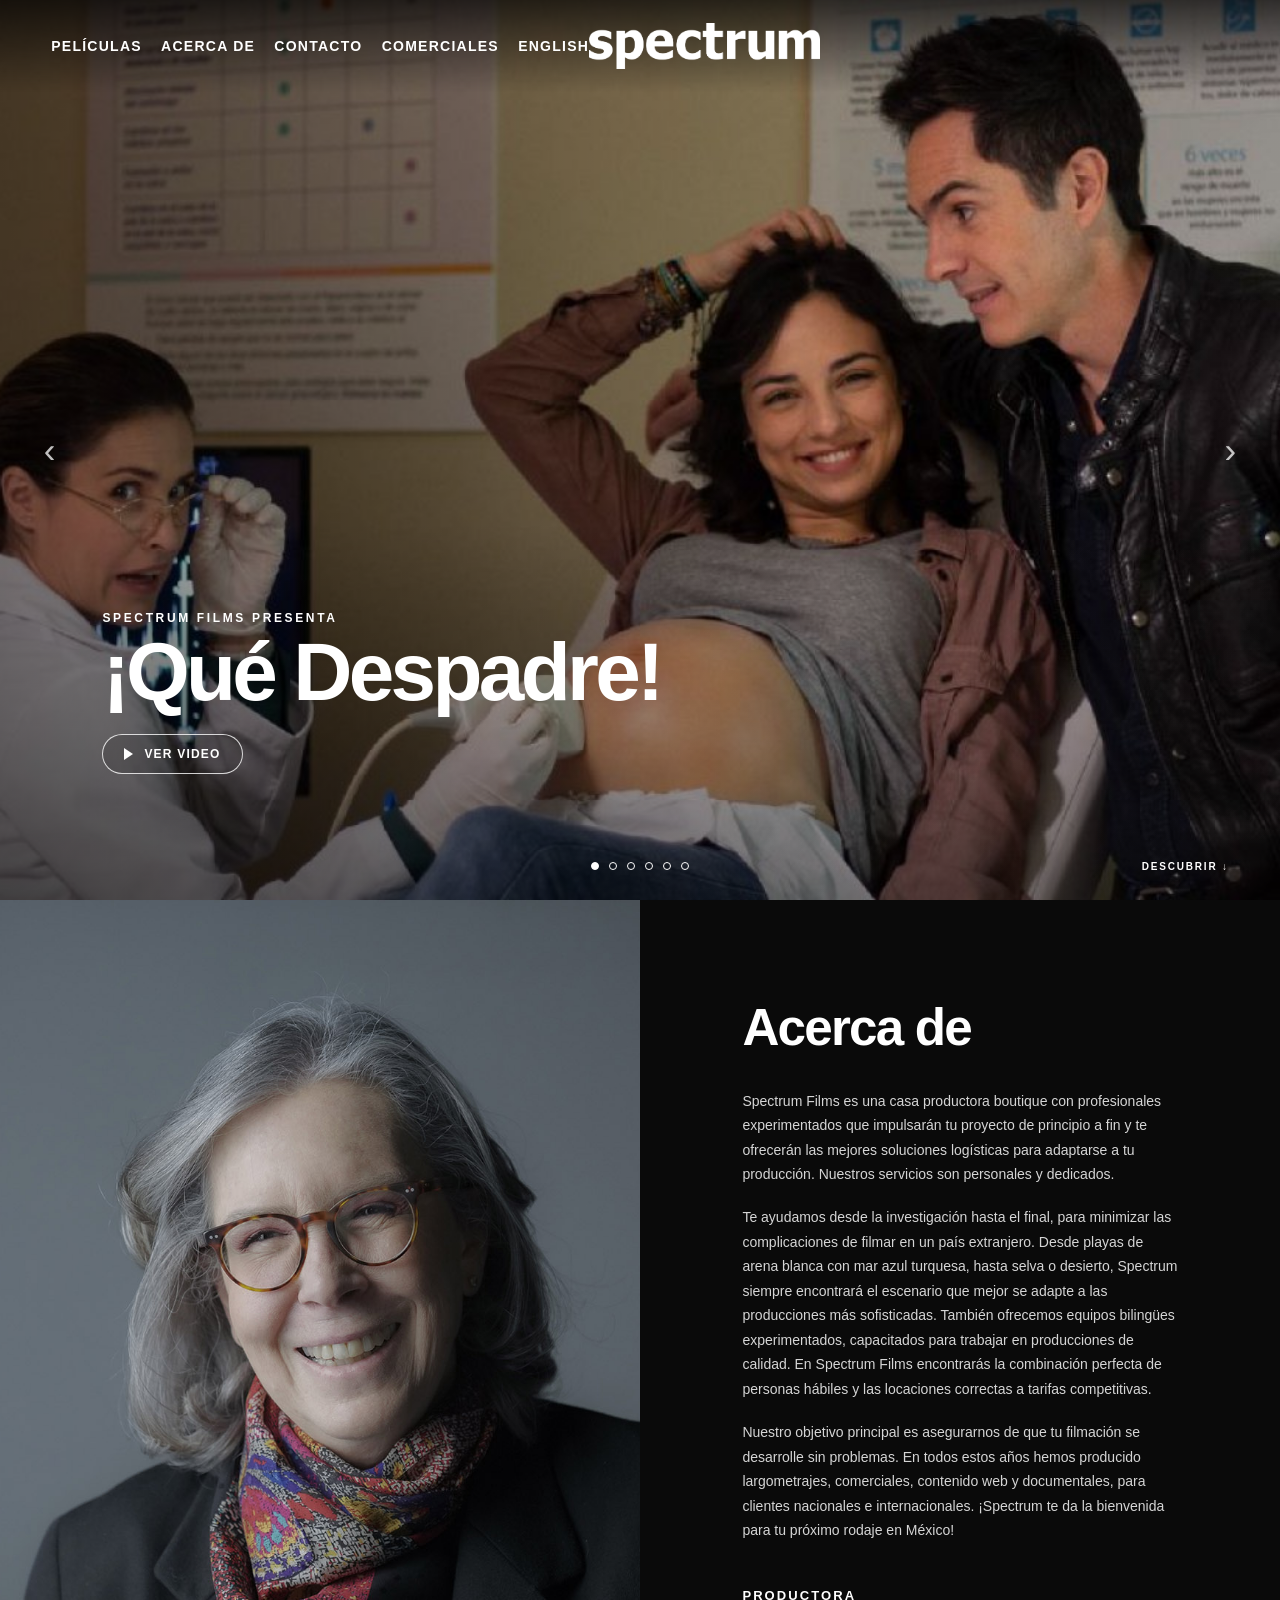
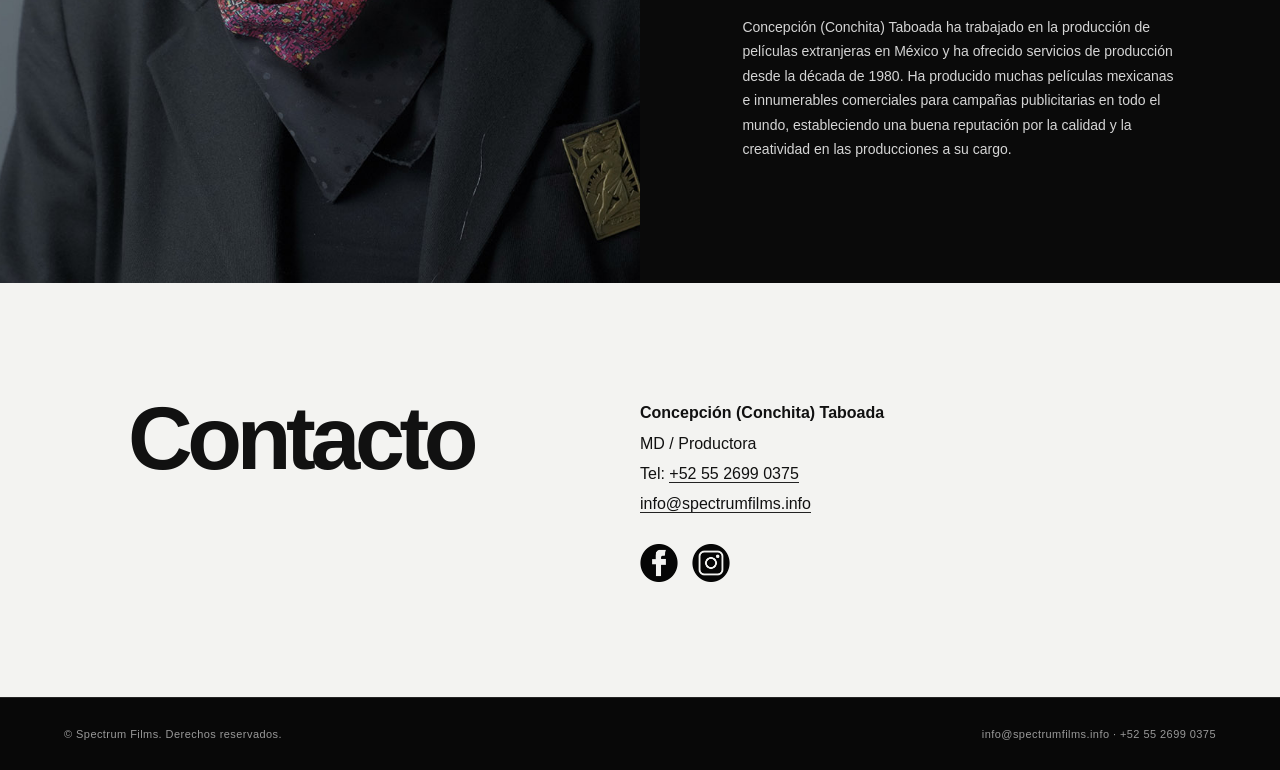
==== index.html @ 1158b76a "Add new site structure and functionality for Spectrum Films - Implement JavaScript functionality for" ====
<!doctype html>
<html lang="es-MX">
<head>
  <meta charset="utf-8">
  <meta name="viewport" content="width=device-width, initial-scale=1">
  <meta name="description" content="Spectrum Films, casa productora boutique y servicios de producción en México.">
  <title>Spectrum Films | Producción cinematográfica en México</title>
  <link rel="icon" href="assets/images/favicon.png" sizes="32x32">
  <link rel="stylesheet" href="assets/css/site.css">
</head>
<body class="page-home">
  <a class="skip-link" href="#contenido">Ir al contenido</a>
  <header class="site-header">
    <button class="menu-toggle" type="button" aria-label="Abrir menú" aria-expanded="false"><span></span></button>
    <a class="brand" href="./" aria-label="Spectrum Films, inicio"><img src="assets/images/logo.png" alt="Spectrum Films"></a>
    <nav aria-label="Navegación principal">
      <ul class="nav-list">
        <li><a href="peliculas/">Películas</a></li>
        <li><a href="#acerca">Acerca de</a></li>
        <li><a href="#contacto">Contacto</a></li>
        <li><a href="https://spectrummexico.co/" target="_blank" rel="noopener">Comerciales</a></li>
        <li><a href="en/home/" lang="en">English</a></li>
      </ul>
    </nav>
  </header>

  <main id="contenido">
    <section class="hero" aria-label="Producciones destacadas">
      <article class="hero-slide is-active" aria-hidden="false">
        <img src="assets/images/slider/que-despadre.jpg" alt="Escena de Qué Despadre: una chica en un consultorio durante un ultrasonido">
        <div class="hero-copy">
          <p class="hero-kicker">Spectrum Films presenta</p>
          <h1>¡Qué Despadre!</h1>
          <button class="play-link" type="button" data-vimeo="794577033" data-title="¡Qué Despadre!"><span class="play-icon"></span>Ver video</button>
        </div>
      </article>
      <article class="hero-slide" aria-hidden="true">
        <img src="assets/images/slider/mirame.jpg" alt="Escena de la película Mírame">
        <div class="hero-copy"><p class="hero-kicker">Una producción de Spectrum Films</p><h1>Mírame</h1><button class="play-link" type="button" data-vimeo="808419521" data-title="Mírame"><span class="play-icon"></span>Ver video</button></div>
      </article>
      <article class="hero-slide" aria-hidden="true">
        <img src="assets/images/slider/torn-from-her-arms.png" alt="Escena de Torn From Her Arms">
        <div class="hero-copy"><p class="hero-kicker">Production services Mexico</p><h1>Torn From Her Arms</h1><button class="play-link" type="button" data-vimeo="794577051" data-title="Torn From Her Arms"><span class="play-icon"></span>Ver video</button></div>
      </article>
      <article class="hero-slide" aria-hidden="true">
        <img src="assets/images/slider/loca-por-el-trabajo.jpg" alt="Escena de Loca por el trabajo">
        <div class="hero-copy"><p class="hero-kicker">Spectrum Films presenta</p><h1>Loca por el trabajo</h1><button class="play-link" type="button" data-vimeo="315797044" data-title="Loca por el trabajo"><span class="play-icon"></span>Ver video</button></div>
      </article>
      <article class="hero-slide" aria-hidden="true">
        <img src="assets/images/slider/that-moment.png" alt="Escena de That Moment, My Heart Cried">
        <div class="hero-copy"><p class="hero-kicker">Production services Mexico</p><h1>That Moment, My Heart Cried</h1><button class="play-link" type="button" data-vimeo="794577092" data-title="That Moment, My Heart Cried"><span class="play-icon"></span>Ver video</button></div>
      </article>
      <article class="hero-slide" aria-hidden="true">
        <img src="assets/images/slider/jinetes.jpg" alt="Escena de Los Jinetes del Tiempo">
        <div class="hero-copy"><p class="hero-kicker">Documental</p><h1>Los Jinetes del Tiempo</h1><button class="play-link" type="button" data-vimeo="808419385" data-title="Los Jinetes del Tiempo"><span class="play-icon"></span>Ver video</button></div>
      </article>
      <button class="carousel-control prev" type="button" aria-label="Anterior">‹</button>
      <button class="carousel-control next" type="button" aria-label="Siguiente">›</button>
      <div class="carousel-dots" aria-label="Elegir diapositiva">
        <button class="carousel-dot is-active" type="button" aria-label="Diapositiva 1" aria-current="true"></button>
        <button class="carousel-dot" type="button" aria-label="Diapositiva 2"></button>
        <button class="carousel-dot" type="button" aria-label="Diapositiva 3"></button>
        <button class="carousel-dot" type="button" aria-label="Diapositiva 4"></button>
        <button class="carousel-dot" type="button" aria-label="Diapositiva 5"></button>
        <button class="carousel-dot" type="button" aria-label="Diapositiva 6"></button>
      </div>
      <a class="scroll-cue" href="#acerca">Descubrir ↓</a>
    </section>

    <section class="about" id="acerca">
      <div class="about-photo"><img src="assets/images/concepcion-taboada.jpg" alt="Concepción Taboada durante una producción"></div>
      <div class="about-copy">
        <h2 class="section-label">Acerca de</h2>
        <p>Spectrum Films es una casa productora boutique con profesionales experimentados que impulsarán tu proyecto de principio a fin y te ofrecerán las mejores soluciones logísticas para adaptarse a tu producción. Nuestros servicios son personales y dedicados.</p>
        <p>Te ayudamos desde la investigación hasta el final, para minimizar las complicaciones de filmar en un país extranjero. Desde playas de arena blanca con mar azul turquesa, hasta selva o desierto, Spectrum siempre encontrará el escenario que mejor se adapte a las producciones más sofisticadas. También ofrecemos equipos bilingües experimentados, capacitados para trabajar en producciones de calidad. En Spectrum Films encontrarás la combinación perfecta de personas hábiles y las locaciones correctas a tarifas competitivas.</p>
        <p>Nuestro objetivo principal es asegurarnos de que tu filmación se desarrolle sin problemas. En todos estos años hemos producido largometrajes, comerciales, contenido web y documentales, para clientes nacionales e internacionales. ¡Spectrum te da la bienvenida para tu próximo rodaje en México!</p>
        <h3>PRODUCTORA</h3>
        <p>Concepción (Conchita) Taboada ha trabajado en la producción de películas extranjeras en México y ha ofrecido servicios de producción desde la década de 1980. Ha producido muchas películas mexicanas e innumerables comerciales para campañas publicitarias en todo el mundo, estableciendo una buena reputación por la calidad y la creatividad en las producciones a su cargo.</p>
      </div>
    </section>

    <section class="contact" id="contacto">
      <h2>Contacto</h2>
      <div class="contact-details">
        <p><strong>Concepción (Conchita) Taboada</strong><br>MD / Productora<br>Tel: <a href="tel:+525526990375">+52 55 2699 0375</a><br><a href="mailto:info@spectrumfilms.info">info@spectrumfilms.info</a></p>
        <div class="socials">
          <a href="https://www.facebook.com/SpectrumFilmsProd" target="_blank" rel="noopener" aria-label="Facebook"><img src="assets/images/facebook.png" alt=""></a>
          <a href="https://www.instagram.com/spectrum__films/" target="_blank" rel="noopener" aria-label="Instagram"><img src="assets/images/instagram.png" alt=""></a>
        </div>
      </div>
    </section>
  </main>

  <footer class="site-footer"><span>© Spectrum Films. Derechos reservados.</span><span>info@spectrumfilms.info · +52 55 2699 0375</span></footer>
  <div class="video-modal" role="dialog" aria-modal="true" aria-label="Reproductor de video" aria-hidden="true"><button class="modal-close" type="button" aria-label="Cerrar">×</button><div class="video-frame"></div></div>
  <script src="assets/js/site.js"></script>
</body>
</html>
---- assets/css/site.css ----
:root {
  --black: #070707;
  --white: #fff;
  --muted: #a9a9a9;
  --line: rgba(255, 255, 255, .24);
  --accent: #fff;
  --header-height: 92px;
}

* { box-sizing: border-box; }

html { scroll-behavior: smooth; }

body {
  margin: 0;
  background: var(--black);
  color: var(--white);
  font-family: Gotham, "Helvetica Neue", Arial, sans-serif;
  -webkit-font-smoothing: antialiased;
}

body.menu-open,
body.modal-open { overflow: hidden; }

a { color: inherit; text-decoration: none; }
img { display: block; max-width: 100%; }
button { font: inherit; }

.site-header {
  position: fixed;
  inset: 0 0 auto;
  z-index: 50;
  height: var(--header-height);
  display: grid;
  grid-template-columns: 1fr auto 1fr;
  align-items: center;
  padding: 0 clamp(22px, 4vw, 72px);
  color: #fff;
  transition: background .35s ease, height .35s ease, box-shadow .35s ease;
}

.site-header::before {
  content: "";
  position: absolute;
  inset: 0;
  z-index: -1;
  background: linear-gradient(to bottom, rgba(0,0,0,.68), transparent);
  pointer-events: none;
}

.site-header.scrolled,
.page-films .site-header {
  height: 72px;
  background: rgba(5,5,5,.94);
  box-shadow: 0 1px rgba(255,255,255,.12);
}

.site-header.scrolled::before,
.page-films .site-header::before { opacity: 0; }

.brand { grid-column: 2; width: clamp(175px, 18vw, 275px); }
.brand img { width: 100%; height: auto; }

.site-header > nav {
  grid-column: 1;
  grid-row: 1;
  justify-self: start;
}

.nav-list {
  grid-column: 1;
  grid-row: 1;
  display: flex;
  align-items: center;
  gap: clamp(14px, 1.5vw, 30px);
  margin: 0;
  padding: 0;
  list-style: none;
  font-size: 14px;
  font-weight: 700;
  letter-spacing: .09em;
  text-transform: uppercase;
}

.nav-list a { position: relative; white-space: nowrap; }
.nav-list a::after {
  content: "";
  position: absolute;
  left: 0;
  right: 100%;
  bottom: -7px;
  height: 1px;
  background: currentColor;
  transition: right .25s ease;
}
.nav-list a:hover::after,
.nav-list a[aria-current="page"]::after { right: 0; }

.menu-toggle {
  display: none;
  grid-column: 1;
  grid-row: 1;
  width: 40px;
  height: 40px;
  padding: 9px 6px;
  border: 0;
  color: #fff;
  background: transparent;
  cursor: pointer;
}
.menu-toggle span,
.menu-toggle::before,
.menu-toggle::after {
  content: "";
  display: block;
  width: 100%;
  height: 2px;
  margin: 6px 0;
  background: currentColor;
  transition: transform .25s ease, opacity .25s ease;
}
.menu-open .menu-toggle span { opacity: 0; }
.menu-open .menu-toggle::before { transform: translateY(8px) rotate(45deg); }
.menu-open .menu-toggle::after { transform: translateY(-8px) rotate(-45deg); }

.hero {
  position: relative;
  height: 100svh;
  min-height: 620px;
  overflow: hidden;
  background: #000;
}

.hero-slide {
  position: absolute;
  inset: 0;
  opacity: 0;
  visibility: hidden;
  transition: opacity 1s ease, visibility 1s ease;
}
.hero-slide.is-active { opacity: 1; visibility: visible; }
.hero-slide::after {
  content: "";
  position: absolute;
  inset: 0;
  background: linear-gradient(90deg, rgba(0,0,0,.46), rgba(0,0,0,.04) 65%),
              linear-gradient(to top, rgba(0,0,0,.5), transparent 42%);
}
.hero-slide img { width: 100%; height: 100%; object-fit: cover; }
.hero-copy {
  position: absolute;
  z-index: 2;
  left: clamp(24px, 8vw, 145px);
  bottom: clamp(90px, 14vh, 155px);
  max-width: 640px;
}
.hero-kicker {
  margin: 0 0 8px;
  font-size: 12px;
  font-weight: 700;
  letter-spacing: .22em;
  text-transform: uppercase;
}
.hero h1 {
  margin: 0 0 24px;
  color: #fff;
  font-size: clamp(42px, 6.4vw, 92px);
  line-height: .94;
  letter-spacing: -.045em;
}
.play-link,
.film-play {
  display: inline-flex;
  align-items: center;
  gap: 11px;
  border: 1px solid rgba(255,255,255,.8);
  border-radius: 999px;
  padding: 12px 21px;
  color: #fff;
  background: rgba(0,0,0,.12);
  font-size: 12px;
  font-weight: 700;
  letter-spacing: .1em;
  text-transform: uppercase;
  cursor: pointer;
  transition: color .25s ease, background .25s ease;
}
.play-link:hover,
.film-play:hover { color: #000; background: #fff; }
.play-icon { width: 0; height: 0; border-top: 6px solid transparent; border-bottom: 6px solid transparent; border-left: 9px solid currentColor; }

.carousel-control {
  position: absolute;
  z-index: 4;
  top: 50%;
  width: 48px;
  height: 70px;
  border: 0;
  color: #fff;
  background: transparent;
  font-size: 35px;
  font-weight: 200;
  cursor: pointer;
  transform: translateY(-50%);
  opacity: .75;
}
.carousel-control:hover { opacity: 1; }
.carousel-control.prev { left: clamp(5px, 2vw, 32px); }
.carousel-control.next { right: clamp(5px, 2vw, 32px); }
.carousel-dots {
  position: absolute;
  z-index: 4;
  left: 50%;
  bottom: 30px;
  display: flex;
  gap: 10px;
  transform: translateX(-50%);
}
.carousel-dot {
  width: 8px;
  height: 8px;
  padding: 0;
  border: 1px solid #fff;
  border-radius: 50%;
  background: transparent;
  cursor: pointer;
}
.carousel-dot.is-active { background: #fff; }
.scroll-cue {
  position: absolute;
  z-index: 4;
  right: clamp(22px, 4vw, 72px);
  bottom: 28px;
  font-size: 10px;
  font-weight: 700;
  letter-spacing: .18em;
  text-transform: uppercase;
}

.about {
  display: grid;
  grid-template-columns: minmax(0, 1fr) minmax(0, 1fr);
  min-height: 760px;
  background: #0a0a0a;
}
.about-photo { min-height: 650px; }
.about-photo img { width: 100%; height: 100%; object-fit: cover; }
.about-copy {
  display: flex;
  flex-direction: column;
  justify-content: center;
  padding: clamp(55px, 8vw, 135px);
}
.section-label {
  margin: 0 0 35px;
  font-size: clamp(34px, 4vw, 64px);
  line-height: 1;
  letter-spacing: -.035em;
}
.about-copy p {
  margin: 0 0 1.35em;
  color: #d5d5d5;
  font-size: clamp(14px, 1.05vw, 17px);
  line-height: 1.75;
}
.about-copy h3 {
  margin: 26px 0 12px;
  font-size: 13px;
  letter-spacing: .16em;
}

.contact {
  display: grid;
  grid-template-columns: 1fr 1fr;
  padding: clamp(70px, 9vw, 150px) clamp(28px, 10vw, 180px);
  color: #111;
  background: #f3f3f1;
}
.contact h2 { margin: 0; font-size: clamp(45px, 7vw, 100px); line-height: .9; letter-spacing: -.06em; }
.contact-details { align-self: center; font-size: 16px; line-height: 1.9; }
.contact-details p { margin: 0 0 24px; }
.contact-details a { border-bottom: 1px solid #222; }
.socials { display: flex; gap: 14px; margin-top: 24px; }
.socials a { border: 0; }
.socials img { width: 38px; height: 38px; filter: invert(1); }

.site-footer {
  display: flex;
  justify-content: space-between;
  gap: 30px;
  padding: 28px clamp(24px, 5vw, 82px);
  border-top: 1px solid #242424;
  color: #999;
  background: #080808;
  font-size: 11px;
  line-height: 1.5;
  letter-spacing: .04em;
}

.films-main { min-height: 100vh; padding-top: 72px; background: #0a0a0a; }
.films-heading {
  display: flex;
  align-items: end;
  min-height: 310px;
  padding: 90px clamp(25px, 6vw, 100px) 50px;
  border-bottom: 1px solid #262626;
}
.films-heading h1 { margin: 0; font-size: clamp(55px, 10vw, 150px); line-height: .8; letter-spacing: -.07em; text-transform: uppercase; }
.film-grid { display: grid; grid-template-columns: repeat(4, minmax(0, 1fr)); }
.film-card {
  position: relative;
  min-height: 480px;
  overflow: hidden;
  border-right: 1px solid #222;
  border-bottom: 1px solid #222;
  background: #151515;
}
.film-card > img { width: 100%; height: 100%; object-fit: cover; transition: transform .65s ease, opacity .35s ease; }
.film-card::after {
  content: "";
  position: absolute;
  inset: 0;
  background: linear-gradient(to top, rgba(0,0,0,.88), rgba(0,0,0,.04) 56%);
  transition: background .35s ease;
}
.film-card.no-image {
  background: radial-gradient(circle at 72% 22%, #485343, #151713 42%, #090909 76%);
}
.film-card.no-image:nth-of-type(7) {
  background: radial-gradient(circle at 25% 25%, #622c31, #1a1113 44%, #090909 78%);
}
.film-card.no-image::before {
  content: attr(data-title);
  position: absolute;
  inset: 0;
  display: grid;
  place-items: center;
  padding: 30px;
  max-width: 100%;
  color: rgba(255,255,255,.14);
  font-size: clamp(35px, 4vw, 70px);
  font-weight: 800;
  line-height: .9;
  text-align: center;
  text-transform: uppercase;
  overflow-wrap: anywhere;
}
.film-summary {
  position: absolute;
  z-index: 2;
  inset: auto 0 0;
  padding: clamp(22px, 2.4vw, 42px);
  transform: translateY(calc(100% - 115px));
  transition: transform .45s cubic-bezier(.2,.7,.2,1);
}
.film-summary h2 { margin: 0 0 20px; color: #fff; font-size: clamp(22px, 2vw, 34px); line-height: 1.05; }
.film-detail { opacity: 0; transition: opacity .25s ease; }
.film-detail p { margin: 0 0 8px; color: #ddd; font-size: 13px; line-height: 1.48; }
.film-detail p.synopsis { margin-top: 16px; }
.film-play { margin-top: 18px; padding: 9px 17px; }
.film-card:hover > img { transform: scale(1.045); opacity: .36; }
.film-card:hover::after { background: rgba(0,0,0,.58); }
.film-card:hover .film-summary { transform: translateY(0); }
.film-card:hover .film-detail { opacity: 1; transition-delay: .12s; }

.video-modal {
  position: fixed;
  inset: 0;
  z-index: 100;
  display: none;
  align-items: center;
  justify-content: center;
  padding: 70px clamp(18px, 5vw, 80px);
  background: rgba(0,0,0,.94);
}
.video-modal.is-open { display: flex; }
.video-frame { width: min(1200px, 100%); aspect-ratio: 16 / 9; }
.video-frame iframe { width: 100%; height: 100%; border: 0; }
.modal-close {
  position: absolute;
  top: 18px;
  right: 25px;
  width: 46px;
  height: 46px;
  border: 0;
  color: #fff;
  background: transparent;
  font-size: 38px;
  line-height: 1;
  cursor: pointer;
}

.skip-link { position: fixed; z-index: 200; left: 12px; top: -100px; padding: 10px 14px; color: #000; background: #fff; }
.skip-link:focus { top: 12px; }

@media (max-width: 1180px) {
  .site-header { grid-template-columns: 50px 1fr 50px; }
  .brand { width: 205px; }
  .menu-toggle { display: block; }
  .site-header > nav { position: static; }
  .nav-list {
    position: fixed;
    inset: 0;
    z-index: -2;
    display: flex;
    flex-direction: column;
    justify-content: center;
    align-items: center;
    gap: 27px;
    padding: 100px 25px 40px;
    background: rgba(0,0,0,.97);
    font-size: 20px;
    opacity: 0;
    visibility: hidden;
    transition: opacity .3s ease, visibility .3s ease;
  }
  .menu-open .nav-list { opacity: 1; visibility: visible; }
  .nav-list a::after { bottom: -5px; }
  .film-grid { grid-template-columns: repeat(2, minmax(0, 1fr)); }
  .film-card { min-height: 72vw; }
}

@media (max-width: 760px) {
  :root { --header-height: 72px; }
  .brand { width: 175px; }
  .hero { min-height: 560px; }
  .hero-slide::after { background: linear-gradient(to top, rgba(0,0,0,.78), transparent 70%); }
  .hero-copy { left: 25px; right: 25px; bottom: 95px; }
  .hero h1 { max-width: 86%; }
  .carousel-control { display: none; }
  .scroll-cue { display: none; }
  .about { grid-template-columns: 1fr; }
  .about-photo { min-height: 70vh; }
  .about-copy { padding: 60px 28px 72px; }
  .contact { grid-template-columns: 1fr; gap: 50px; padding: 75px 28px; }
  .site-footer { flex-direction: column; }
  .films-heading { min-height: 230px; padding-bottom: 34px; }
  .film-grid { grid-template-columns: 1fr; }
  .film-card { min-height: 145vw; }
  .film-summary { transform: translateY(calc(100% - 100px)); }
}

@media (hover: none) {
  .film-card::after { background: linear-gradient(to top, rgba(0,0,0,.9), rgba(0,0,0,.1) 65%); }
  .film-summary { transform: none; }
  .film-detail { opacity: 1; }
}

@media (prefers-reduced-motion: reduce) {
  html { scroll-behavior: auto; }
  *, *::before, *::after { scroll-behavior: auto !important; transition-duration: .01ms !important; animation-duration: .01ms !important; }
}
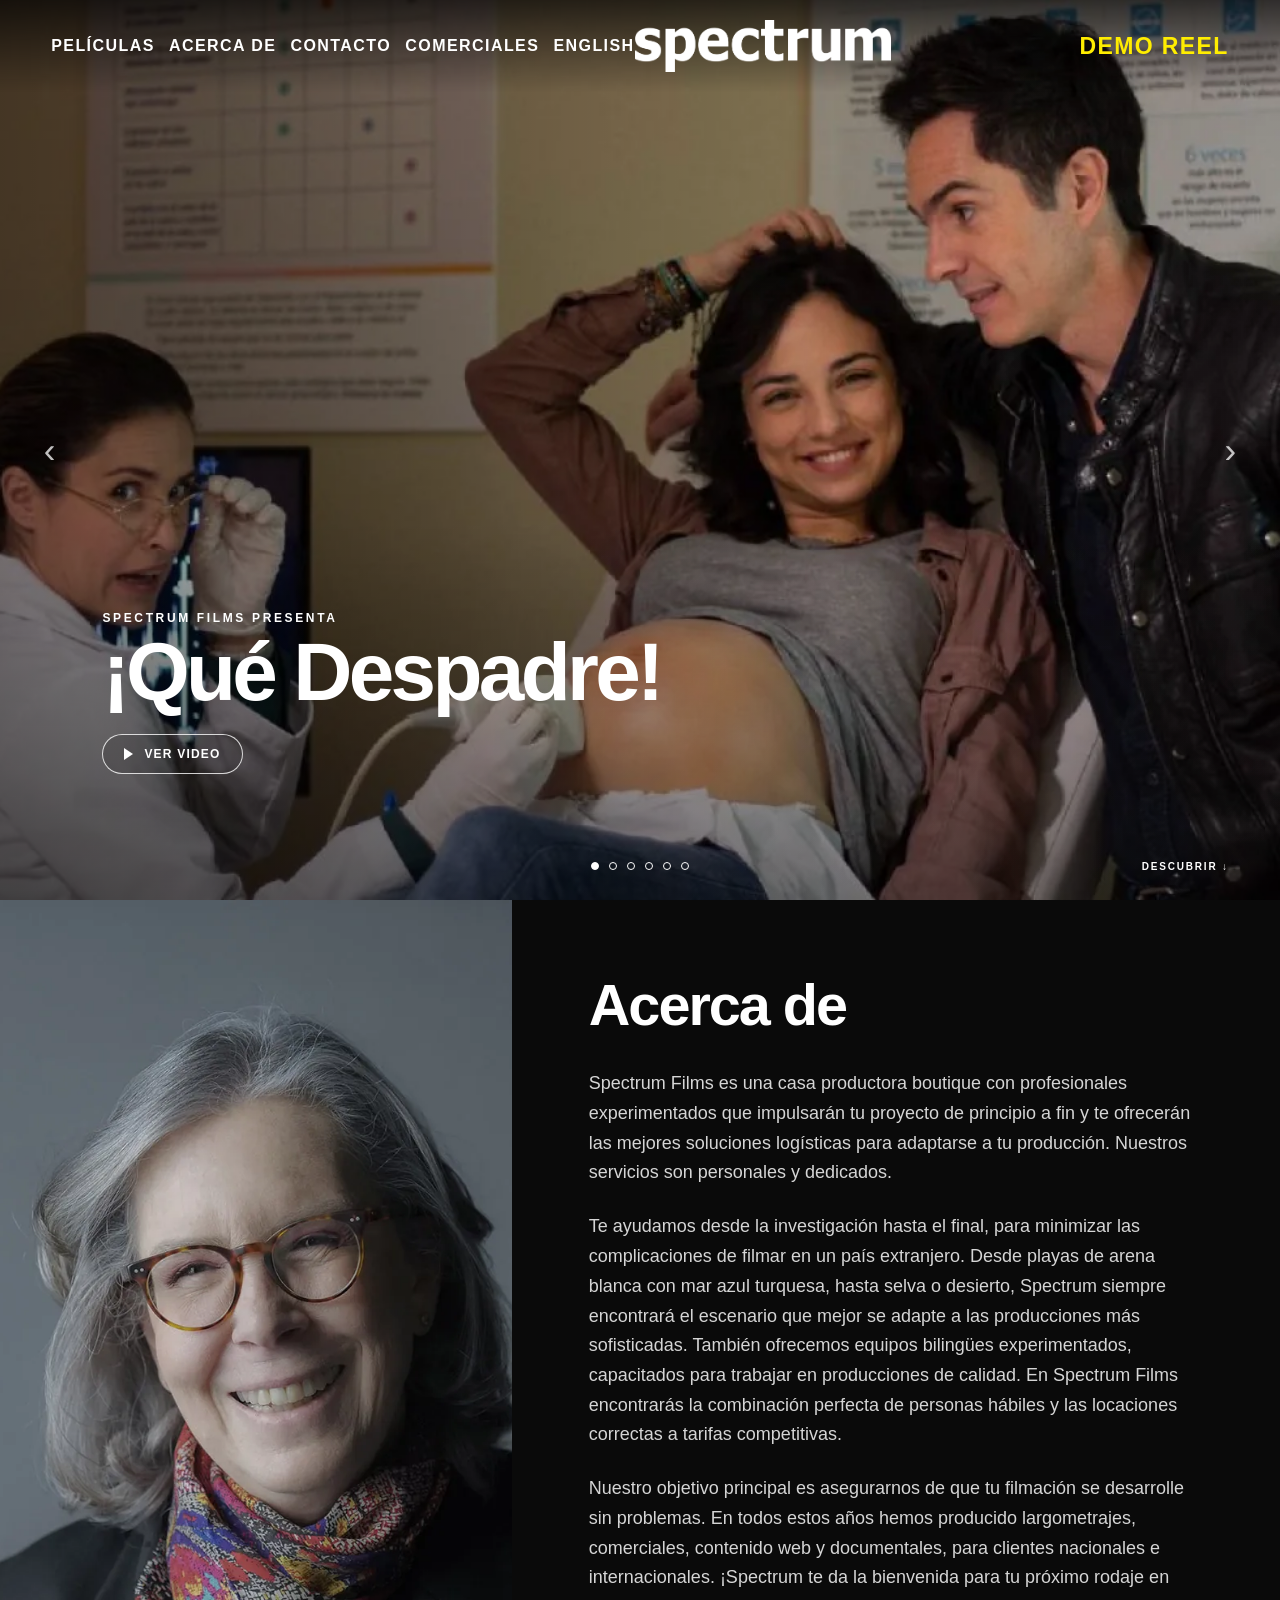
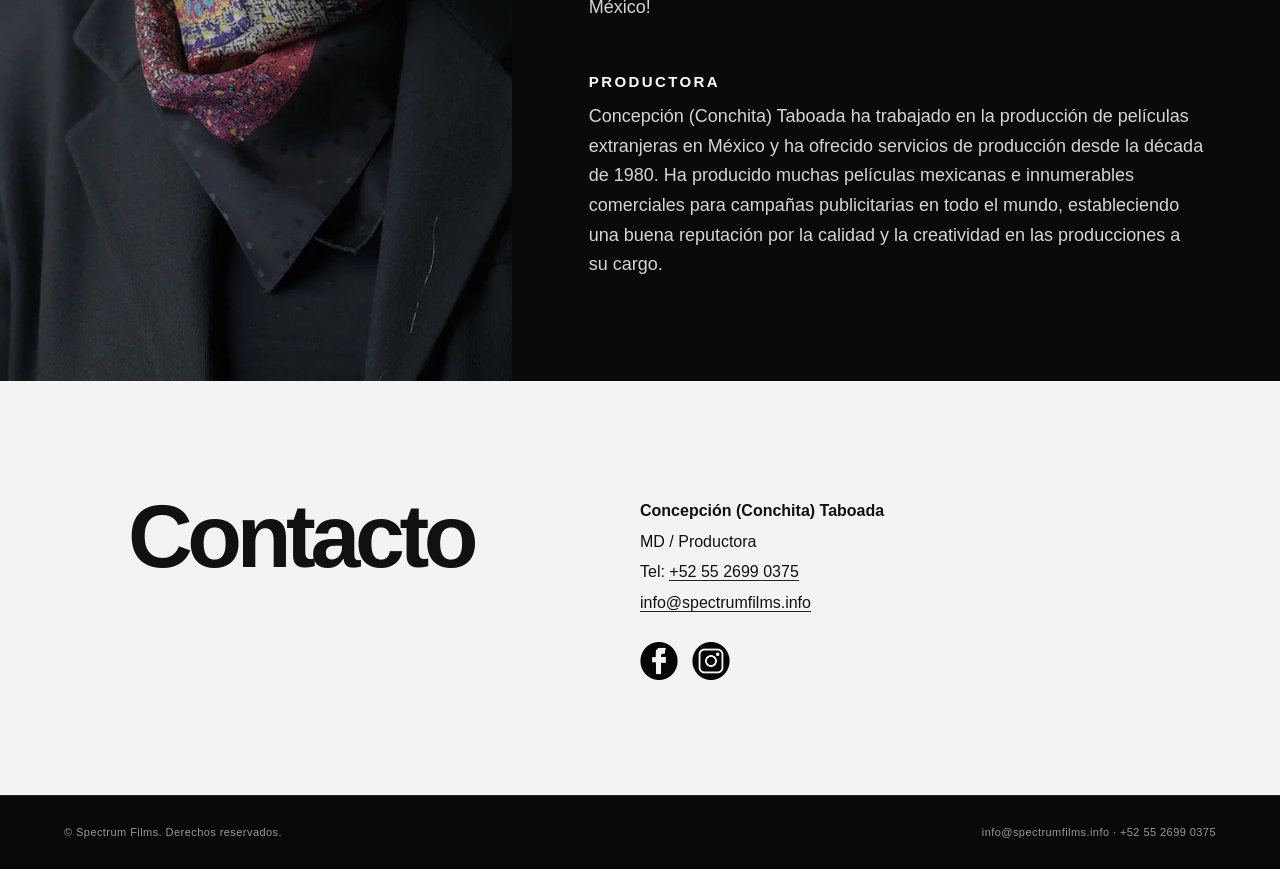
==== commit ece43658: "Refactor code structure and remove redundant code blocks for improved readability and maintainabilit" ====
--- a/index.html
+++ b/index.html
@@ -5,14 +5,14 @@
   <meta name="viewport" content="width=device-width, initial-scale=1">
   <meta name="description" content="Spectrum Films, casa productora boutique y servicios de producción en México.">
   <title>Spectrum Films | Producción cinematográfica en México</title>
-  <link rel="icon" href="assets/images/favicon.png" sizes="32x32">
+  <link rel="icon" href="assets/images/favicon.webp" sizes="32x32">
   <link rel="stylesheet" href="assets/css/site.css">
 </head>
 <body class="page-home">
   <a class="skip-link" href="#contenido">Ir al contenido</a>
   <header class="site-header">
     <button class="menu-toggle" type="button" aria-label="Abrir menú" aria-expanded="false"><span></span></button>
-    <a class="brand" href="./" aria-label="Spectrum Films, inicio"><img src="assets/images/logo.png" alt="Spectrum Films"></a>
+    <a class="brand" href="./" aria-label="Spectrum Films, inicio"><img src="assets/images/logo.webp" alt="Spectrum Films"></a>
     <nav aria-label="Navegación principal">
       <ul class="nav-list">
         <li><a href="peliculas/">Películas</a></li>
@@ -22,12 +22,13 @@
         <li><a href="en/home/" lang="en">English</a></li>
       </ul>
     </nav>
+    <a class="demo-reel" href="https://vimeo.com/reviews/0412dd1a-dcbc-4515-b9d0-47e93c6a137a/videos/1218151594" target="_blank" rel="noopener" aria-label="Ver Demo Reel en Vimeo">Demo Reel</a>
   </header>
 
   <main id="contenido">
     <section class="hero" aria-label="Producciones destacadas">
       <article class="hero-slide is-active" aria-hidden="false">
-        <img src="assets/images/slider/que-despadre.jpg" alt="Escena de Qué Despadre: una chica en un consultorio durante un ultrasonido">
+        <img src="assets/images/slider/que-despadre.webp" alt="Escena de Qué Despadre: una chica en un consultorio durante un ultrasonido">
         <div class="hero-copy">
           <p class="hero-kicker">Spectrum Films presenta</p>
           <h1>¡Qué Despadre!</h1>
@@ -35,23 +36,23 @@
         </div>
       </article>
       <article class="hero-slide" aria-hidden="true">
-        <img src="assets/images/slider/mirame.jpg" alt="Escena de la película Mírame">
+        <img src="assets/images/slider/mirame.webp" alt="Escena de la película Mírame">
         <div class="hero-copy"><p class="hero-kicker">Una producción de Spectrum Films</p><h1>Mírame</h1><button class="play-link" type="button" data-vimeo="808419521" data-title="Mírame"><span class="play-icon"></span>Ver video</button></div>
       </article>
       <article class="hero-slide" aria-hidden="true">
-        <img src="assets/images/slider/torn-from-her-arms.png" alt="Escena de Torn From Her Arms">
+        <img src="assets/images/slider/torn-from-her-arms.webp" alt="Escena de Torn From Her Arms">
         <div class="hero-copy"><p class="hero-kicker">Production services Mexico</p><h1>Torn From Her Arms</h1><button class="play-link" type="button" data-vimeo="794577051" data-title="Torn From Her Arms"><span class="play-icon"></span>Ver video</button></div>
       </article>
       <article class="hero-slide" aria-hidden="true">
-        <img src="assets/images/slider/loca-por-el-trabajo.jpg" alt="Escena de Loca por el trabajo">
+        <img src="assets/images/slider/loca-por-el-trabajo.webp" alt="Escena de Loca por el trabajo">
         <div class="hero-copy"><p class="hero-kicker">Spectrum Films presenta</p><h1>Loca por el trabajo</h1><button class="play-link" type="button" data-vimeo="315797044" data-title="Loca por el trabajo"><span class="play-icon"></span>Ver video</button></div>
       </article>
       <article class="hero-slide" aria-hidden="true">
-        <img src="assets/images/slider/that-moment.png" alt="Escena de That Moment, My Heart Cried">
+        <img src="assets/images/slider/that-moment.webp" alt="Escena de That Moment, My Heart Cried">
         <div class="hero-copy"><p class="hero-kicker">Production services Mexico</p><h1>That Moment, My Heart Cried</h1><button class="play-link" type="button" data-vimeo="794577092" data-title="That Moment, My Heart Cried"><span class="play-icon"></span>Ver video</button></div>
       </article>
       <article class="hero-slide" aria-hidden="true">
-        <img src="assets/images/slider/jinetes.jpg" alt="Escena de Los Jinetes del Tiempo">
+        <img src="assets/images/slider/jinetes.webp" alt="Escena de Los Jinetes del Tiempo">
         <div class="hero-copy"><p class="hero-kicker">Documental</p><h1>Los Jinetes del Tiempo</h1><button class="play-link" type="button" data-vimeo="808419385" data-title="Los Jinetes del Tiempo"><span class="play-icon"></span>Ver video</button></div>
       </article>
       <button class="carousel-control prev" type="button" aria-label="Anterior">‹</button>
@@ -68,7 +69,7 @@
     </section>
 
     <section class="about" id="acerca">
-      <div class="about-photo"><img src="assets/images/concepcion-taboada.jpg" alt="Concepción Taboada durante una producción"></div>
+      <div class="about-photo"><img src="assets/images/concepcion-taboada.webp" alt="Concepción Taboada durante una producción"></div>
       <div class="about-copy">
         <h2 class="section-label">Acerca de</h2>
         <p>Spectrum Films es una casa productora boutique con profesionales experimentados que impulsarán tu proyecto de principio a fin y te ofrecerán las mejores soluciones logísticas para adaptarse a tu producción. Nuestros servicios son personales y dedicados.</p>
@@ -84,8 +85,8 @@
       <div class="contact-details">
         <p><strong>Concepción (Conchita) Taboada</strong><br>MD / Productora<br>Tel: <a href="tel:+525526990375">+52 55 2699 0375</a><br><a href="mailto:info@spectrumfilms.info">info@spectrumfilms.info</a></p>
         <div class="socials">
-          <a href="https://www.facebook.com/SpectrumFilmsProd" target="_blank" rel="noopener" aria-label="Facebook"><img src="assets/images/facebook.png" alt=""></a>
-          <a href="https://www.instagram.com/spectrum__films/" target="_blank" rel="noopener" aria-label="Instagram"><img src="assets/images/instagram.png" alt=""></a>
+          <a href="https://www.facebook.com/SpectrumFilmsProd" target="_blank" rel="noopener" aria-label="Facebook"><img src="assets/images/facebook.webp" alt=""></a>
+          <a href="https://www.instagram.com/spectrum__films/" target="_blank" rel="noopener" aria-label="Instagram"><img src="assets/images/instagram.webp" alt=""></a>
         </div>
       </div>
     </section>
--- a/assets/css/site.css
+++ b/assets/css/site.css
@@ -58,7 +58,7 @@
 .site-header.scrolled::before,
 .page-films .site-header::before { opacity: 0; }
 
-.brand { grid-column: 2; width: clamp(175px, 18vw, 275px); }
+.brand { grid-column: 2; width: clamp(210px, 20vw, 320px); }
 .brand img { width: 100%; height: auto; }
 
 .site-header > nav {
@@ -72,11 +72,11 @@
   grid-row: 1;
   display: flex;
   align-items: center;
-  gap: clamp(14px, 1.5vw, 30px);
+  gap: clamp(12px, 1.1vw, 22px);
   margin: 0;
   padding: 0;
   list-style: none;
-  font-size: 14px;
+  font-size: 16px;
   font-weight: 700;
   letter-spacing: .09em;
   text-transform: uppercase;
@@ -95,6 +95,20 @@
 }
 .nav-list a:hover::after,
 .nav-list a[aria-current="page"]::after { right: 0; }
+
+.demo-reel {
+  grid-column: 3;
+  grid-row: 1;
+  justify-self: end;
+  color: #ffed00;
+  font-size: clamp(22px, 1.8vw, 30px);
+  font-weight: 700;
+  letter-spacing: .06em;
+  text-transform: uppercase;
+  white-space: nowrap;
+  transition: opacity .2s ease;
+}
+.demo-reel:hover { opacity: .72; }
 
 .menu-toggle {
   display: none;
@@ -239,7 +253,7 @@
 
 .about {
   display: grid;
-  grid-template-columns: minmax(0, 1fr) minmax(0, 1fr);
+  grid-template-columns: minmax(0, 2fr) minmax(0, 3fr);
   min-height: 760px;
   background: #0a0a0a;
 }
@@ -249,23 +263,23 @@
   display: flex;
   flex-direction: column;
   justify-content: center;
-  padding: clamp(55px, 8vw, 135px);
+  padding: clamp(50px, 6vw, 100px);
 }
 .section-label {
   margin: 0 0 35px;
-  font-size: clamp(34px, 4vw, 64px);
+  font-size: clamp(42px, 4.5vw, 72px);
   line-height: 1;
   letter-spacing: -.035em;
 }
 .about-copy p {
   margin: 0 0 1.35em;
   color: #d5d5d5;
-  font-size: clamp(14px, 1.05vw, 17px);
-  line-height: 1.75;
+  font-size: clamp(18px, 1.2vw, 21px);
+  line-height: 1.65;
 }
 .about-copy h3 {
   margin: 26px 0 12px;
-  font-size: 13px;
+  font-size: 15px;
   letter-spacing: .16em;
 }
 
@@ -395,7 +409,8 @@
 
 @media (max-width: 1180px) {
   .site-header { grid-template-columns: 50px 1fr 50px; }
-  .brand { width: 205px; }
+  .brand { width: 230px; }
+  .demo-reel { font-size: 18px; }
   .menu-toggle { display: block; }
   .site-header > nav { position: static; }
   .nav-list {
@@ -422,7 +437,8 @@
 
 @media (max-width: 760px) {
   :root { --header-height: 72px; }
-  .brand { width: 175px; }
+  .brand { width: 195px; }
+  .demo-reel { font-size: 12px; letter-spacing: 0; }
   .hero { min-height: 560px; }
   .hero-slide::after { background: linear-gradient(to top, rgba(0,0,0,.78), transparent 70%); }
   .hero-copy { left: 25px; right: 25px; bottom: 95px; }
@@ -430,7 +446,7 @@
   .carousel-control { display: none; }
   .scroll-cue { display: none; }
   .about { grid-template-columns: 1fr; }
-  .about-photo { min-height: 70vh; }
+  .about-photo { min-height: min(480px, 60vh); }
   .about-copy { padding: 60px 28px 72px; }
   .contact { grid-template-columns: 1fr; gap: 50px; padding: 75px 28px; }
   .site-footer { flex-direction: column; }
@@ -440,6 +456,11 @@
   .film-summary { transform: translateY(calc(100% - 100px)); }
 }
 
+@media (max-width: 360px) {
+  .brand { width: 165px; }
+  .demo-reel { font-size: 10px; }
+}
+
 @media (hover: none) {
   .film-card::after { background: linear-gradient(to top, rgba(0,0,0,.9), rgba(0,0,0,.1) 65%); }
   .film-summary { transform: none; }
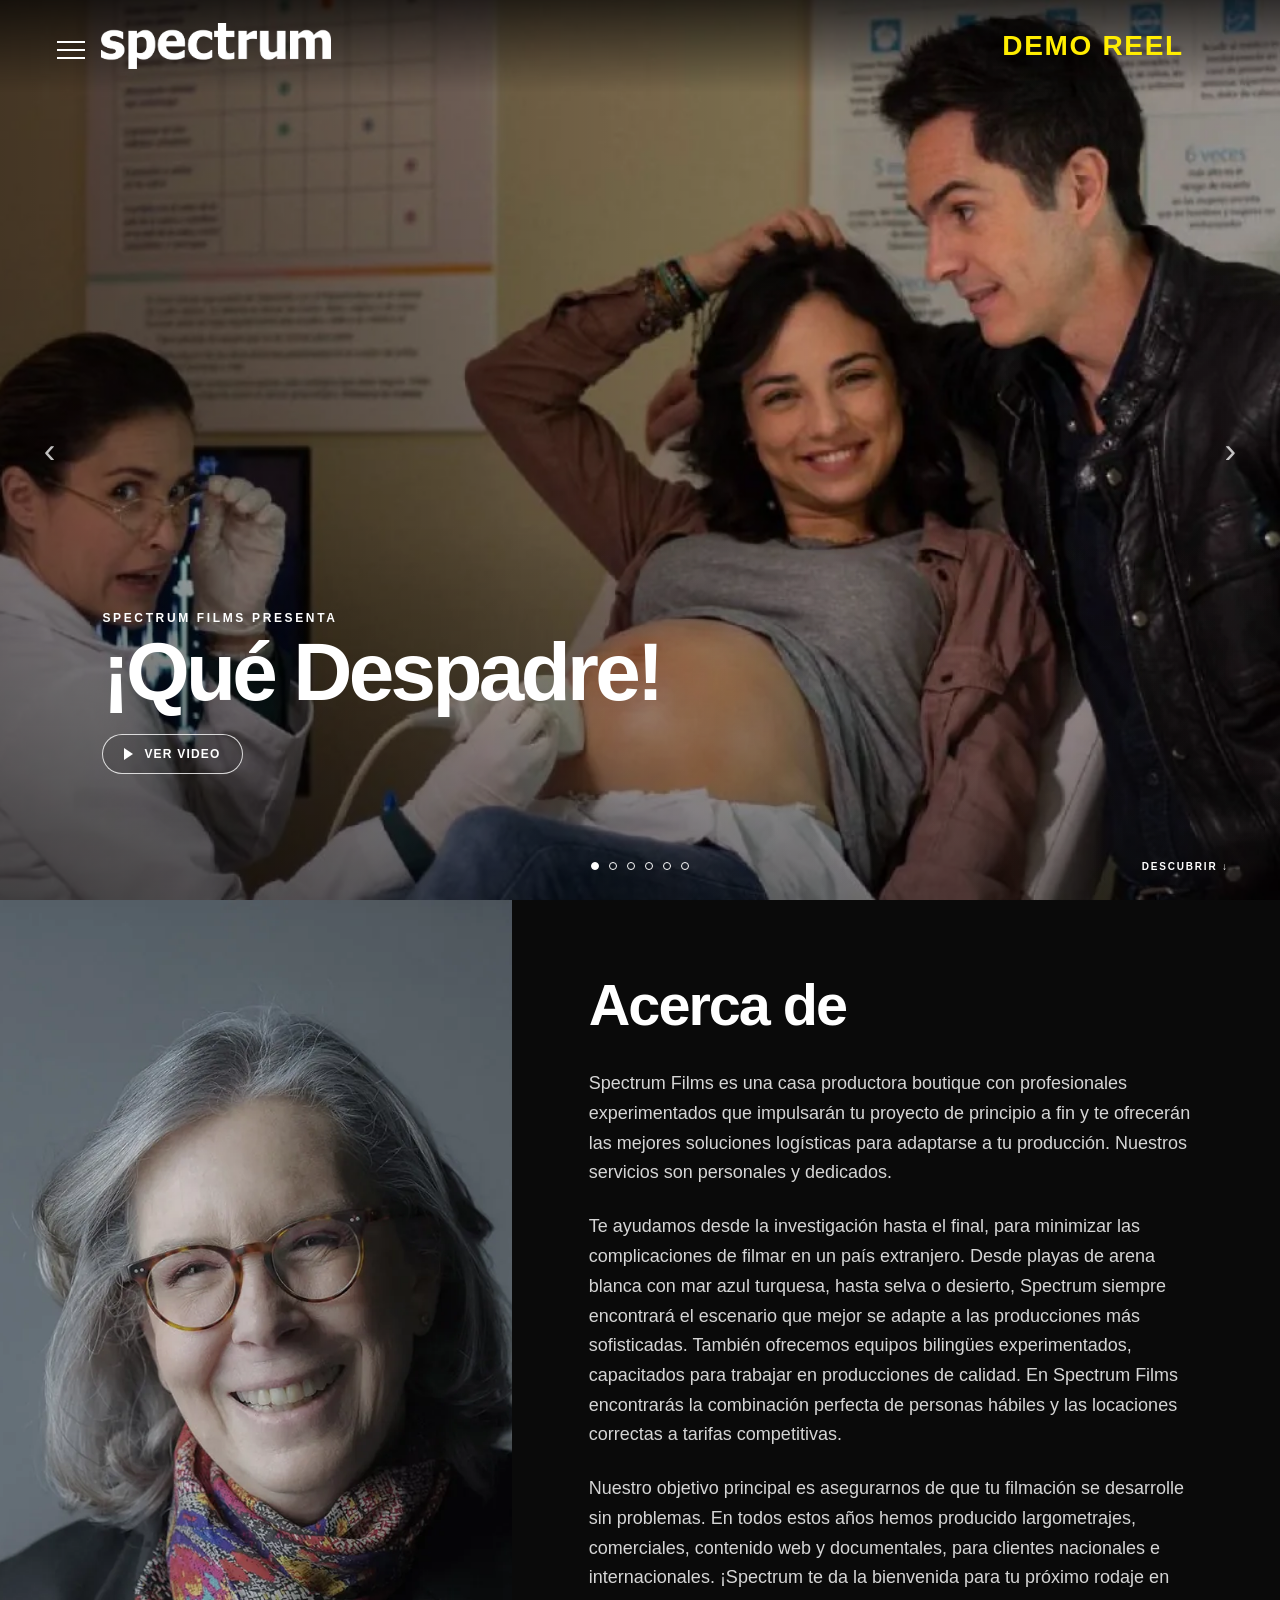
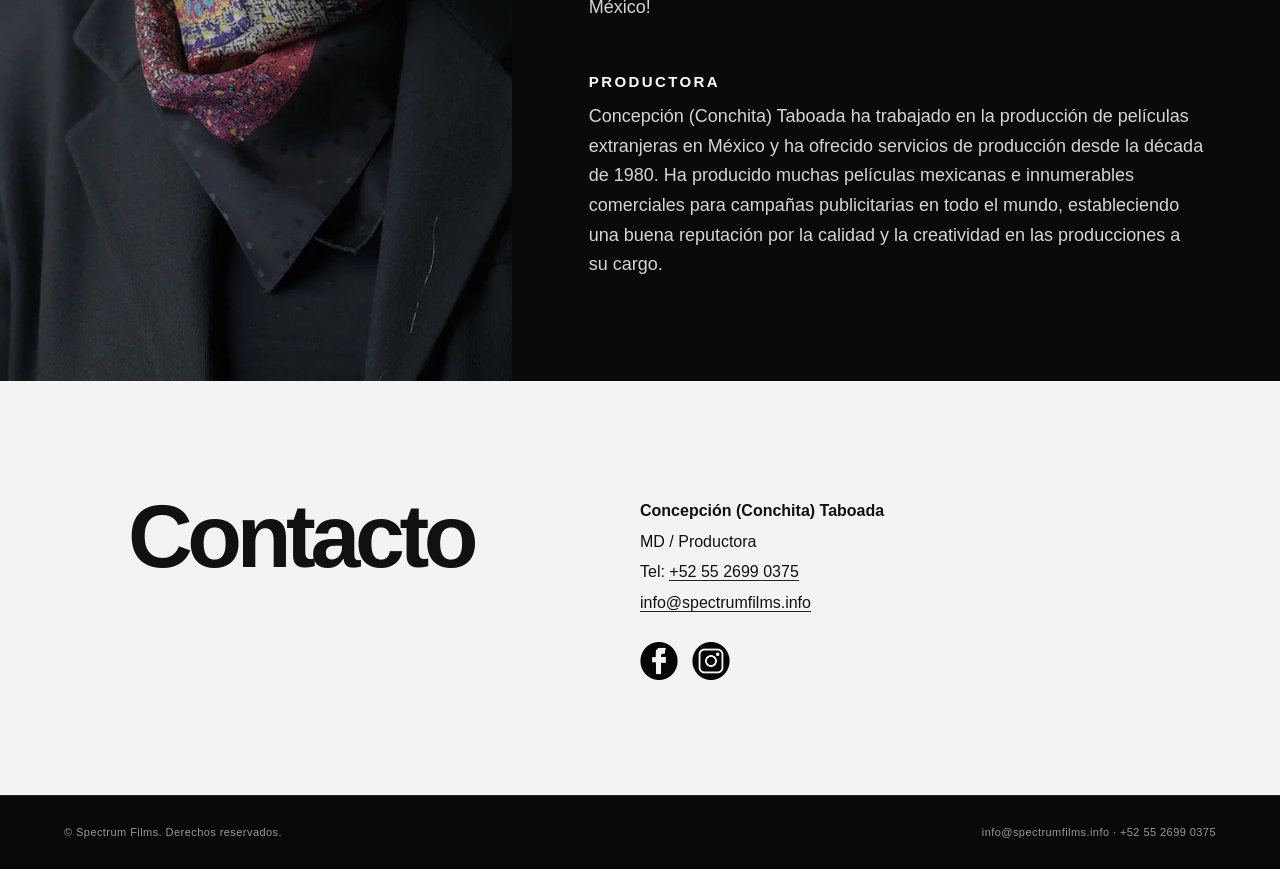
==== commit 7f6fc69a: "Refactor code structure for improved readability and maintainability" ====
--- a/index.html
+++ b/index.html
@@ -36,7 +36,7 @@
         </div>
       </article>
       <article class="hero-slide" aria-hidden="true">
-        <img src="assets/images/slider/mirame.webp" alt="Escena de la película Mírame">
+        <img src="assets/images/slider/mirame.jpeg" alt="Escena de la película Mírame">
         <div class="hero-copy"><p class="hero-kicker">Una producción de Spectrum Films</p><h1>Mírame</h1><button class="play-link" type="button" data-vimeo="808419521" data-title="Mírame"><span class="play-icon"></span>Ver video</button></div>
       </article>
       <article class="hero-slide" aria-hidden="true">
--- a/assets/css/site.css
+++ b/assets/css/site.css
@@ -32,7 +32,7 @@
   z-index: 50;
   height: var(--header-height);
   display: grid;
-  grid-template-columns: 1fr auto 1fr;
+  grid-template-columns: minmax(max-content, 1fr) auto minmax(max-content, 1fr);
   align-items: center;
   padding: 0 clamp(22px, 4vw, 72px);
   color: #fff;
@@ -72,11 +72,11 @@
   grid-row: 1;
   display: flex;
   align-items: center;
-  gap: clamp(12px, 1.1vw, 22px);
+  gap: clamp(10px, .8vw, 16px);
   margin: 0;
   padding: 0;
   list-style: none;
-  font-size: 16px;
+  font-size: 18px;
   font-weight: 700;
   letter-spacing: .09em;
   text-transform: uppercase;
@@ -100,9 +100,10 @@
   grid-column: 3;
   grid-row: 1;
   justify-self: end;
+  margin-right: clamp(40px, 5vw, 80px);
   color: #ffed00;
-  font-size: clamp(22px, 1.8vw, 30px);
-  font-weight: 700;
+  font-size: clamp(28px, 2.2vw, 36px);
+  font-weight: 800;
   letter-spacing: .06em;
   text-transform: uppercase;
   white-space: nowrap;
@@ -407,10 +408,10 @@
 .skip-link { position: fixed; z-index: 200; left: 12px; top: -100px; padding: 10px 14px; color: #000; background: #fff; }
 .skip-link:focus { top: 12px; }
 
-@media (max-width: 1180px) {
+@media (max-width: 1500px) {
   .site-header { grid-template-columns: 50px 1fr 50px; }
   .brand { width: 230px; }
-  .demo-reel { font-size: 18px; }
+  .demo-reel { margin-right: clamp(15px, 4vw, 45px); font-size: 28px; }
   .menu-toggle { display: block; }
   .site-header > nav { position: static; }
   .nav-list {
@@ -424,7 +425,7 @@
     gap: 27px;
     padding: 100px 25px 40px;
     background: rgba(0,0,0,.97);
-    font-size: 20px;
+    font-size: 24px;
     opacity: 0;
     visibility: hidden;
     transition: opacity .3s ease, visibility .3s ease;
@@ -437,8 +438,8 @@
 
 @media (max-width: 760px) {
   :root { --header-height: 72px; }
-  .brand { width: 195px; }
-  .demo-reel { font-size: 12px; letter-spacing: 0; }
+  .brand { width: 175px; }
+  .demo-reel { margin-right: 0; font-size: 15px; letter-spacing: 0; }
   .hero { min-height: 560px; }
   .hero-slide::after { background: linear-gradient(to top, rgba(0,0,0,.78), transparent 70%); }
   .hero-copy { left: 25px; right: 25px; bottom: 95px; }
@@ -457,8 +458,8 @@
 }
 
 @media (max-width: 360px) {
-  .brand { width: 165px; }
-  .demo-reel { font-size: 10px; }
+  .brand { width: 145px; }
+  .demo-reel { font-size: 12px; }
 }
 
 @media (hover: none) {
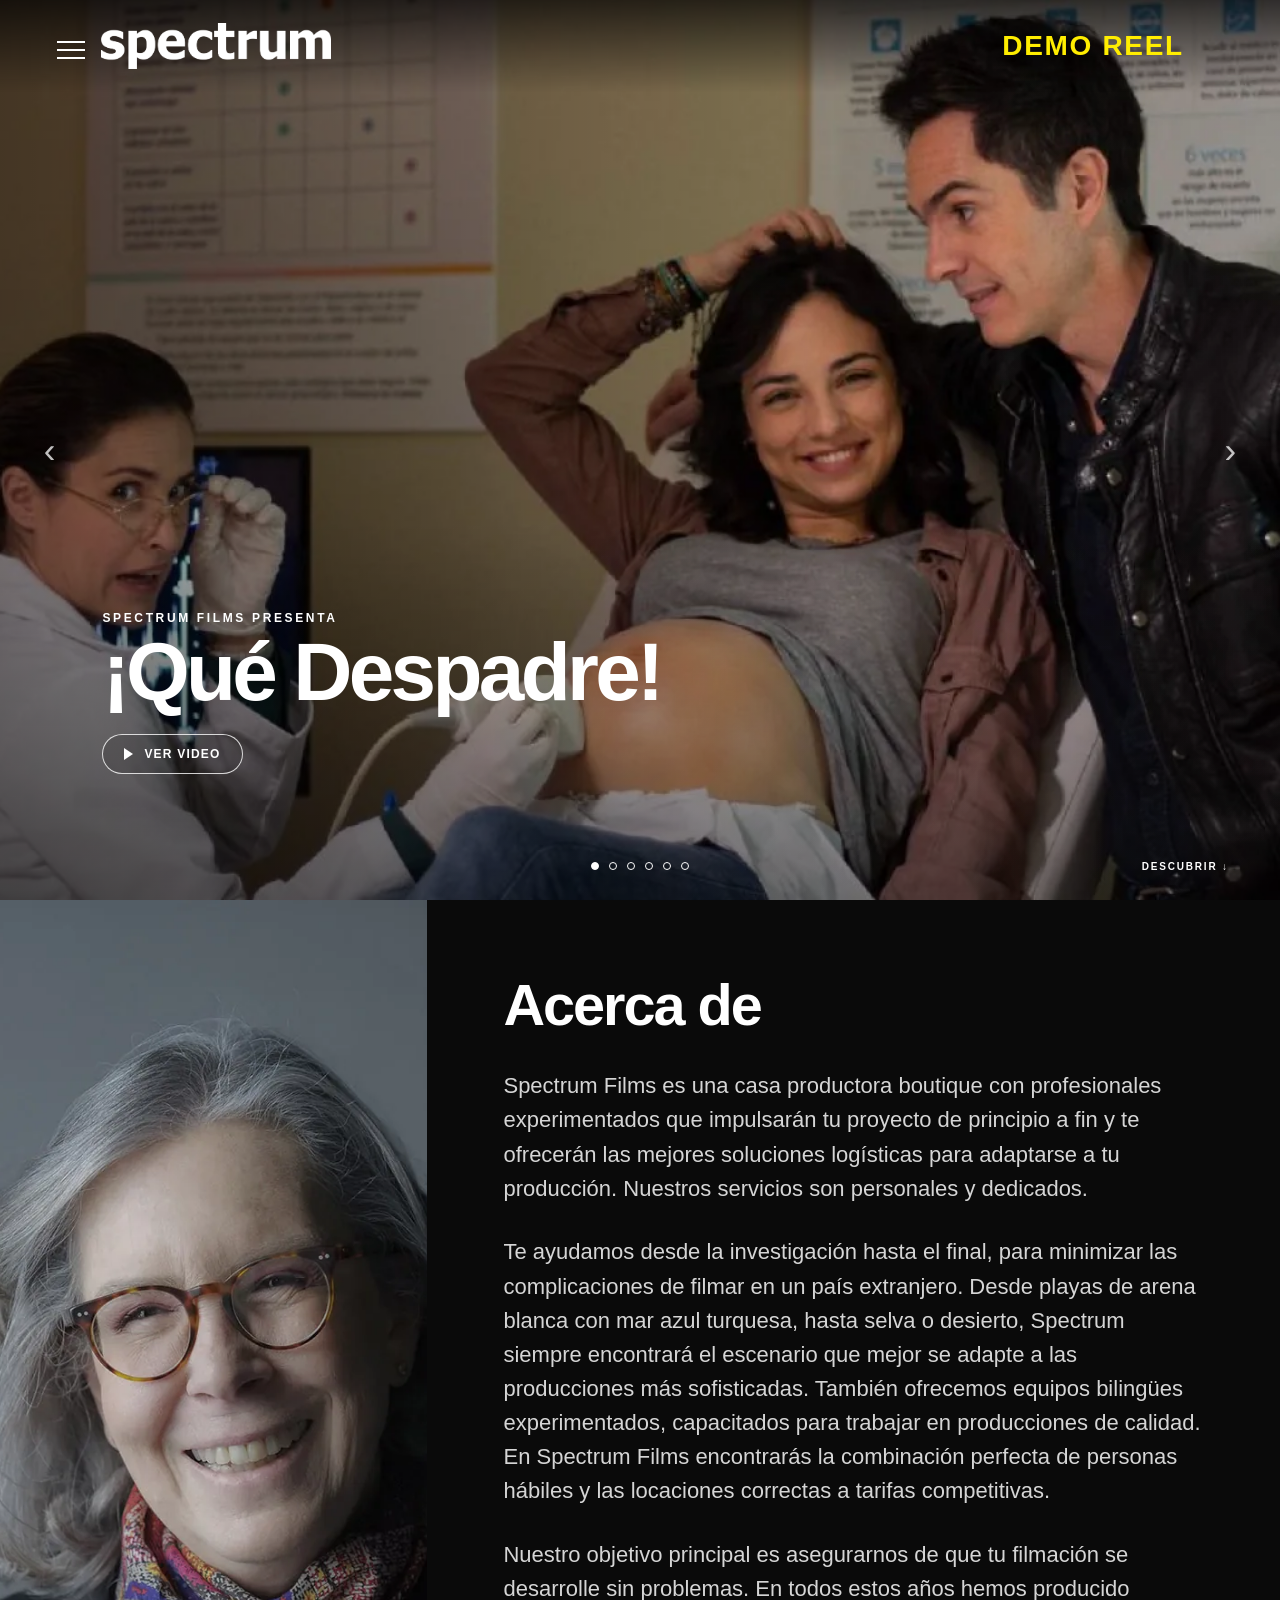
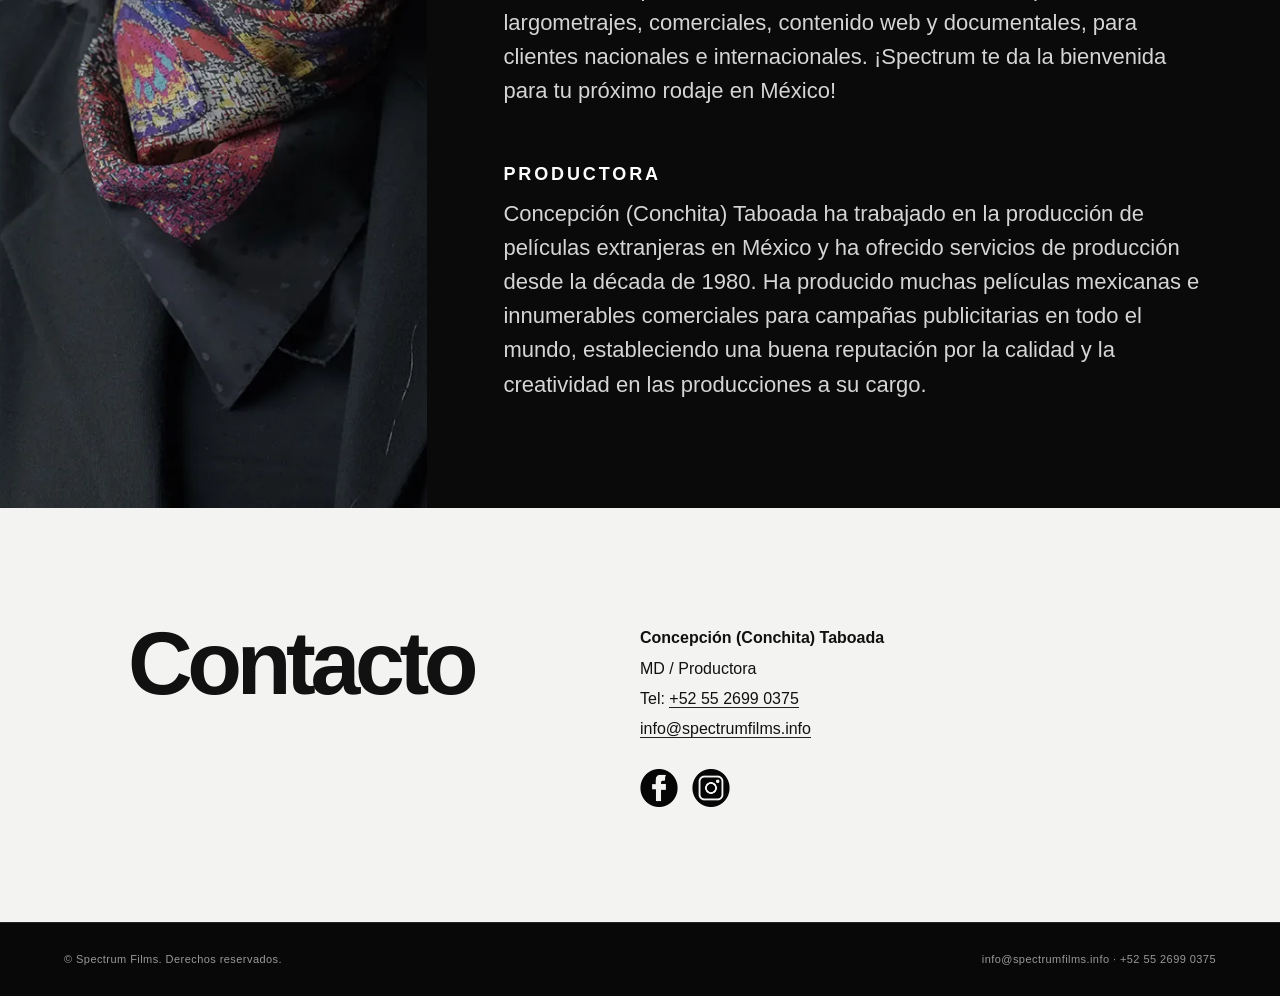
==== commit 06f4992a: "Update CSS styles for improved layout and typography; version bump for cache busting" ====
--- a/index.html
+++ b/index.html
@@ -6,7 +6,7 @@
   <meta name="description" content="Spectrum Films, casa productora boutique y servicios de producción en México.">
   <title>Spectrum Films | Producción cinematográfica en México</title>
   <link rel="icon" href="assets/images/favicon.webp" sizes="32x32">
-  <link rel="stylesheet" href="assets/css/site.css">
+  <link rel="stylesheet" href="assets/css/site.css?v=3">
 </head>
 <body class="page-home">
   <a class="skip-link" href="#contenido">Ir al contenido</a>
@@ -22,7 +22,7 @@
         <li><a href="en/home/" lang="en">English</a></li>
       </ul>
     </nav>
-    <a class="demo-reel" href="https://vimeo.com/reviews/0412dd1a-dcbc-4515-b9d0-47e93c6a137a/videos/1218151594" target="_blank" rel="noopener" aria-label="Ver Demo Reel en Vimeo">Demo Reel</a>
+    <a class="demo-reel" href="https://vimeo.com/reviews/0412dd1a-dcbc-4515-b9d0-47e93c6a137a/videos/1218151594" target="_blank" rel="noopener" data-vimeo="1218151594" data-vimeo-hash="5146b9c291" data-title="Demo Reel" aria-label="Ver Demo Reel">Demo Reel</a>
   </header>
 
   <main id="contenido">
@@ -36,7 +36,7 @@
         </div>
       </article>
       <article class="hero-slide" aria-hidden="true">
-        <img src="assets/images/slider/mirame.jpeg" alt="Escena de la película Mírame">
+        <img src="assets/images/slider/mirame.webp" alt="Escena de la película Mírame">
         <div class="hero-copy"><p class="hero-kicker">Una producción de Spectrum Films</p><h1>Mírame</h1><button class="play-link" type="button" data-vimeo="808419521" data-title="Mírame"><span class="play-icon"></span>Ver video</button></div>
       </article>
       <article class="hero-slide" aria-hidden="true">
@@ -94,6 +94,6 @@
 
   <footer class="site-footer"><span>© Spectrum Films. Derechos reservados.</span><span>info@spectrumfilms.info · +52 55 2699 0375</span></footer>
   <div class="video-modal" role="dialog" aria-modal="true" aria-label="Reproductor de video" aria-hidden="true"><button class="modal-close" type="button" aria-label="Cerrar">×</button><div class="video-frame"></div></div>
-  <script src="assets/js/site.js"></script>
+  <script src="assets/js/site.js?v=2"></script>
 </body>
 </html>
--- a/assets/css/site.css
+++ b/assets/css/site.css
@@ -76,7 +76,7 @@
   margin: 0;
   padding: 0;
   list-style: none;
-  font-size: 18px;
+  font-size: 22px;
   font-weight: 700;
   letter-spacing: .09em;
   text-transform: uppercase;
@@ -254,7 +254,7 @@
 
 .about {
   display: grid;
-  grid-template-columns: minmax(0, 2fr) minmax(0, 3fr);
+  grid-template-columns: minmax(0, 1fr) minmax(0, 2fr);
   min-height: 760px;
   background: #0a0a0a;
 }
@@ -275,12 +275,12 @@
 .about-copy p {
   margin: 0 0 1.35em;
   color: #d5d5d5;
-  font-size: clamp(18px, 1.2vw, 21px);
-  line-height: 1.65;
+  font-size: clamp(22px, 1.7vw, 28px);
+  line-height: 1.55;
 }
 .about-copy h3 {
   margin: 26px 0 12px;
-  font-size: 15px;
+  font-size: 18px;
   letter-spacing: .16em;
 }
 
@@ -408,7 +408,7 @@
 .skip-link { position: fixed; z-index: 200; left: 12px; top: -100px; padding: 10px 14px; color: #000; background: #fff; }
 .skip-link:focus { top: 12px; }
 
-@media (max-width: 1500px) {
+@media (max-width: 1800px) {
   .site-header { grid-template-columns: 50px 1fr 50px; }
   .brand { width: 230px; }
   .demo-reel { margin-right: clamp(15px, 4vw, 45px); font-size: 28px; }
@@ -422,10 +422,10 @@
     flex-direction: column;
     justify-content: center;
     align-items: center;
-    gap: 27px;
+    gap: 32px;
     padding: 100px 25px 40px;
     background: rgba(0,0,0,.97);
-    font-size: 24px;
+    font-size: clamp(30px, 2.4vw, 38px);
     opacity: 0;
     visibility: hidden;
     transition: opacity .3s ease, visibility .3s ease;
@@ -440,6 +440,7 @@
   :root { --header-height: 72px; }
   .brand { width: 175px; }
   .demo-reel { margin-right: 0; font-size: 15px; letter-spacing: 0; }
+  .nav-list { font-size: 28px; }
   .hero { min-height: 560px; }
   .hero-slide::after { background: linear-gradient(to top, rgba(0,0,0,.78), transparent 70%); }
   .hero-copy { left: 25px; right: 25px; bottom: 95px; }
